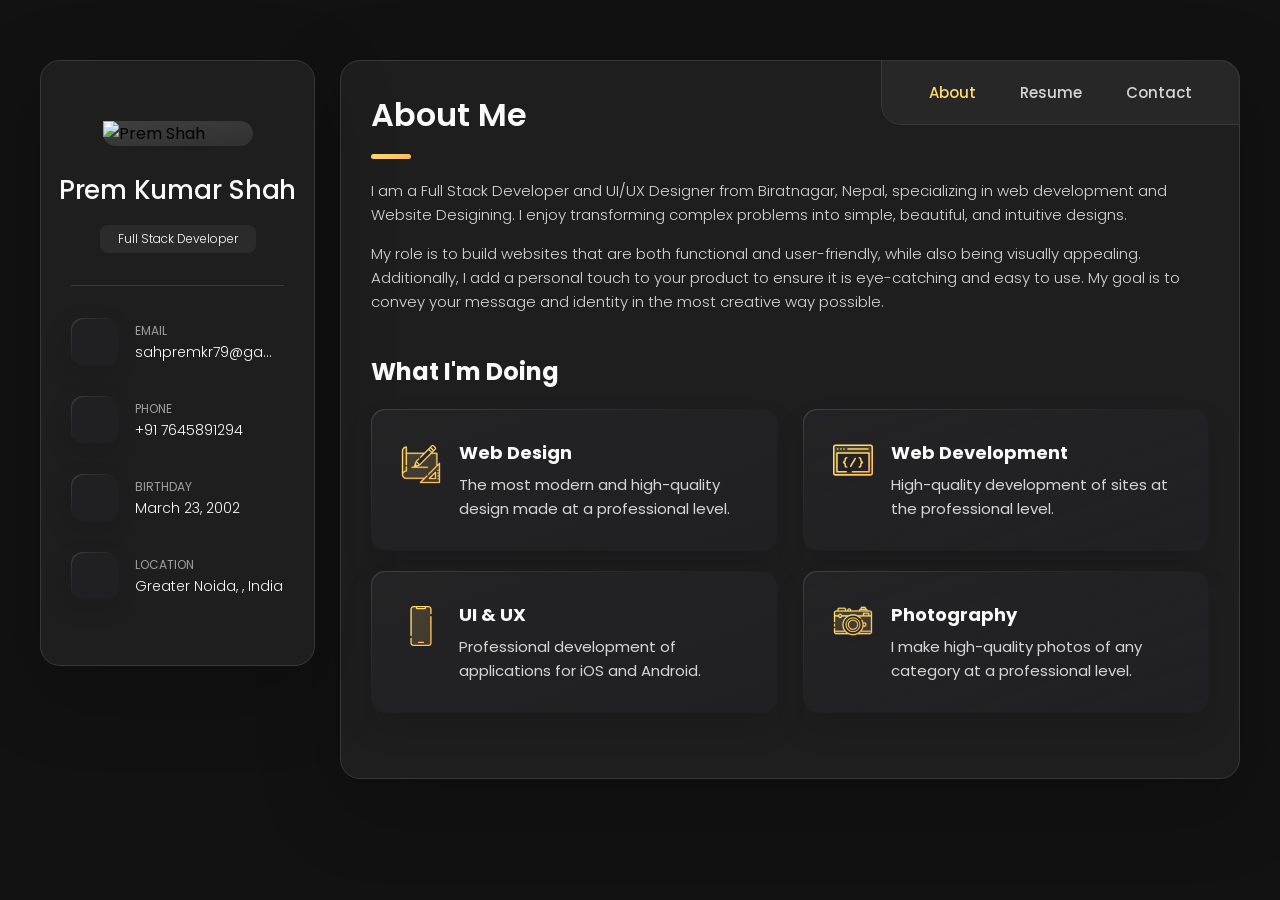
==== Index.html @ c71e2d13 "Your commit message here" ====
<!DOCTYPE html>
<html lang="en">
  <head>
    <meta charset="UTF-8" />
    <meta http-equiv="X-UA-Compatible" content="IE=edge" />
    <meta name="viewport" content="width=device-width, initial-scale=1.0" />
    <link rel="stylesheet" href="./index.css" />
    <title>Personal Portfolio</title>

    <!--
    - favicon
  -->
    <link
      rel="shortcut icon"
      href="./assets/images/logo.ico"
      type="image/x-icon"
    />

    <!--
    - custom css link
  -->

    <!--
    - google font link
  -->
    <link rel="preconnect" href="https://fonts.googleapis.com" />
    <link rel="preconnect" href="https://fonts.gstatic.com" crossorigin />
    <link
      href="https://fonts.googleapis.com/css2?family=Poppins:wght@300;400;500;600&display=swap"
      rel="stylesheet"
    />
  </head>
  <style></style>
  <body>
    <!--
    - #MAIN
  -->
    <main>
      <!--
      - #SIDEBAR
    -->
      <aside class="sidebar" data-sidebar>
        <div class="sidebar-info">
          <figure class="avatar-box">
            <img
              src="./assets/images/My Photo.jpg"
              alt="Prem Shah"
              width="80"
            />
          </figure>

          <div class="info-content">
            <h1 class="name" title="Richard hanrick">Prem Kumar Shah</h1>

            <p class="title">Full Stack Developer</p>
          </div>

          <button class="info_more-btn" data-sidebar-btn>
            <span>Show Contacts</span>

            <ion-icon name="chevron-down"></ion-icon>
          </button>
        </div>

        <div class="sidebar-info_more">
          <div class="separator"></div>

          <ul class="contacts-list">
            <li class="contact-item">
              <div class="icon-box">
                <ion-icon name="mail-outline"></ion-icon>
              </div>

              <div class="contact-info">
                <p class="contact-title">Email</p>

                <a href="mailto:sahpremkr79@gmail.com" class="contact-link"
                  >sahpremkr79@gamil.com</a
                >
              </div>
            </li>

            <li class="contact-item">
              <div class="icon-box">
                <ion-icon name="phone-portrait-outline"></ion-icon>
              </div>

              <div class="contact-info">
                <p class="contact-title">Phone</p>

                <a href="tel:+917645891294" class="contact-link"
                  >+91 7645891294</a
                >
              </div>
            </li>

            <li class="contact-item">
              <div class="icon-box">
                <ion-icon name="calendar-outline"></ion-icon>
              </div>

              <div class="contact-info">
                <p class="contact-title">Birthday</p>

                <time datetime="2002-03-23">March 23, 2002</time>
              </div>
            </li>

            <li class="contact-item">
              <div class="icon-box">
                <ion-icon name="location-outline"></ion-icon>
              </div>

              <div class="contact-info">
                <p class="contact-title">Location</p>

                <address>Greater Noida, , India</address>
              </div>
            </li>
          </ul>

          <div class="separator"></div>

          <ul class="social-list">
            <li class="social-item">
              <a
                href="https://www.facebook.com/prem.shah.9862/"
                class="social-link"
              >
                <ion-icon name="logo-facebook"></ion-icon>
              </a>
            </li>

            <li class="social-item">
              <a href="https://linkedin.com/in/ipremkumarshah/" class="social-link">
                <ion-icon name="logo-linkedin"></ion-icon>
              </a>
            </li>

            <li class="social-item">
              <a
                href="https://www.instagram.com/_premsah_78/"
                class="social-link"
              >
                <ion-icon name="logo-instagram"></ion-icon>
              </a>
            </li>
          </ul>
        </div>
      </aside>
      <!--
      - #main-content
    -->
      <div class="main-content">

        <!--
        - #NAVBAR
      -->

        <nav class="navbar">
          <ul class="navbar-list">
            <li class="navbar-item">
              <button class="navbar-link active" data-nav-link>About</button>
            </li>

            <li class="navbar-item">
              <button class="navbar-link" id="mySelect">Resume</button>
            </li>

            <li class="navbar-item">
              <button class="navbar-link" data-nav-link>Contact</button>
            </li>
          </ul>
        </nav>

        <!--
        - #ABOUT
      -->

        <article class="about active" data-page="about">
          <header>
            <h2 class="h2 article-title">About me</h2>
          </header>

          <section class="about-text">
            <p>
              I am a Full Stack Developer and UI/UX Designer from Biratnagar,
              Nepal, specializing in web development and Website Desigining. I enjoy
              transforming complex problems into simple, beautiful, and
              intuitive designs.
            </p>

            <p>
              My role is to build websites that are both functional and
              user-friendly, while also being visually appealing. Additionally,
              I add a personal touch to your product to ensure it is
              eye-catching and easy to use. My goal is to convey your message
              and identity in the most creative way possible.
            </p>
          </section>

          <!--
          - service
        -->

          <section class="service">
            <h3 class="h3 service-title">What i'm doing</h3>

            <ul class="service-list">
              <li class="service-item">
                <div class="service-icon-box">
                  <img
                    src="./assets/images/icon-design.svg
                "
                    alt="design icon"
                    width="40"
                  />
                </div>

                <div class="service-content-box">
                  <h4 class="h4 service-item-title">Web design</h4>

                  <p class="service-item-text">
                    The most modern and high-quality design made at a
                    professional level.
                  </p>
                </div>
              </li>

              <li class="service-item">
                <div class="service-icon-box">
                  <img
                    src="./assets/images/icon-dev.svg"
                    alt="Web development icon"
                    width="40"
                  />
                </div>

                <div class="service-content-box">
                  <h4 class="h4 service-item-title">Web development</h4>

                  <p class="service-item-text">
                    High-quality development of sites at the professional level.
                  </p>
                </div>
              </li>

              <li class="service-item">
                <div class="service-icon-box">
                  <img
                    src="./assets/images/icon-app.svg"
                    alt="mobile app icon"
                    width="40"
                  />
                </div>

                <div class="service-content-box">
                  <h4 class="h4 service-item-title">UI & UX </h4>

                  <p class="service-item-text">
                    Professional development of applications for iOS and
                    Android.
                  </p>
                </div>
              </li>

              <li class="service-item">
                <div class="service-icon-box">
                  <img
                    src="./assets/images/icon-photo.svg"
                    alt="camera icon"
                    width="40"
                  />
                </div>

                <div class="service-content-box">
                  <h4 class="h4 service-item-title">Photography</h4>

                  <p class="service-item-text">
                    I make high-quality photos of any category at a professional
                    level.
                  </p>
                </div>
              </li>
            </ul>
          </section>

          <div class="modal-container" data-modal-container>
            <div class="overlay" data-overlay></div>

            <section class="testimonials-modal">
              <button class="modal-close-btn" data-modal-close-btn>
                <ion-icon name="close-outline"></ion-icon>
              </button>

              <div class="modal-img-wrapper">
                <figure class="modal-avatar-box">
                  <img
                    src="./assets/images/avatar-1.png"
                    alt="Daniel lewis"
                    width="80"
                    data-modal-img
                  />
                </figure>

                <img src="./assets/images/icon-quote.svg" alt="quote icon" />
              </div>

              <div class="modal-content">
                <h4 class="h3 modal-title" data-modal-title>Daniel lewis</h4>

                <time datetime="2021-06-14">14 June, 2021</time>

                <div data-modal-text></div>
              </div>
            </section>
          </div>
        </article>

        <!--
        - #RESUME
      -->

        <article class="resume" data-page="resume">
          <header>
            <h2 class="h2 article-title">Resume</h2>
          </header>

          <section class="timeline">
            <div class="title-wrapper">
              <div class="icon-box">
                <ion-icon name="book-outline"></ion-icon>
              </div>

              <h3 class="h3">Education</h3>
            </div>

            <ol class="timeline-list">
              <li class="timeline-item">
                <h4 class="h4 timeline-item-title">
                  Noida International University 
                </h4>

                <span>2022 — 2025</span>

                <p class="timeline-text">
                  Graduates of Computer Science and Engineering from Noida International University have strong career prospects due to the comprehensive education and industry connections provided by the university.
                </p>
              </li>
              <li class="timeline-item">
                <h4 class="h4 timeline-item-title"> Quantum University  </h4>

                <span>2019 — 2022</span>

                <p class="timeline-text">
                   Completed Diploma in Computer Science a solid foundation for
                   higher education and personal development.
                </p>
              </li>

              <li class="timeline-item">
                <h4 class="h4 timeline-item-title">
                  Holyland Secondary Boarding School
                </h4>

                <span>2018 — 2019</span>

                <p class="timeline-text">
                  Studied 10th grade provides a
                  well-rounded educational experience.
                </p>
              </li>
            </ol>
          </section>

          <section class="timeline">
            <div class="title-wrapper">
              <div class="icon-box">
                <ion-icon name="book-outline"></ion-icon>
              </div>

              <h3 class="h3">Certifications</h3>
            </div>

            <ol class="timeline-list">
              <li class="timeline-item">
                <h4 class="h4 timeline-item-title">
                  WEB DEVELOPMENT Trainings From Internshala
                </h4>
                <span>2022 — Present</span>
                <p class="timeline-text">
                  Worked on developing web applications using modern frameworks
                  and technologies, gaining hands-on experience in full-stack
                  development.
                </p>
              </li>

              <li class="timeline-item">
                <h4 class="h4 timeline-item-title">
                  Research Assistant at University Lab
                </h4>
                <span>2021 — 2022</span>
                <p class="timeline-text">
                  Assisted in research projects focused on machine learning and
                  artificial intelligence, contributing to publications and
                  presenting findings at conferences.
                </p>
              </li>

              <li class="timeline-item">
                <h4 class="h4 timeline-item-title">
                  Software Developer Intern at Innovatech
                </h4>
                <span>2020 — 2021</span>
                <p class="timeline-text">
                  Developed and tested software modules for various client
                  projects, collaborating with senior developers and learning
                  industry best practices.
                </p>
              </li>
            </ol>
          </section>

          <section class="skill">
            <h3 class="h3 skills-title">My skills</h3>

            <ul class="skills-list content-card">
              <li class="skills-item">
                <div class="title-wrapper">
                  <h5 class="h5">JavaScript</h5>
                  <data value="70">70%</data>
                </div>

                <div class="skill-progress-bg">
                  <div class="skill-progress-fill" style="width: 70%"></div>
                </div>
              </li>

              <li class="skills-item">
                <div class="title-wrapper">
                  <h5 class="h5">Python</h5>
                  <data value="60">60%</data>
                </div>

                <div class="skill-progress-bg">
                  <div class="skill-progress-fill" style="width: 60%"></div>
                </div>
              </li>

              <li class="skills-item">
                <div class="title-wrapper">
                  <h5 class="h5">HTML/CSS</h5>
                  <data value="80">80%</data>
                </div>

                <div class="skill-progress-bg">
                  <div class="skill-progress-fill" style="width: 80%"></div>
                </div>
              </li>

              <li class="skills-item">
                <div class="title-wrapper">
                  <h5 class="h5">SQL</h5>
                  <data value="50">50%</data>
                </div>

                <div class="skill-progress-bg">
                  <div class="skill-progress-fill" style="width: 50%"></div>
                </div>
              </li>
            </ul>
          </section>
        </article>

        <!--
        - #CONTACT
      -->

        <article class="contact" data-page="contact">
          <header>
            <h2 class="h2 article-title">Contact</h2>
          </header>

          <section class="contact-form">
            <h3 class="h3 form-title">Contact Form</h3>

            <form action="#" class="form" data-form>
              <div class="input-wrapper">
                <input
                  type="text"
                  name="fullname"
                  class="form-input"
                  placeholder="Full name"
                  required
                  data-form-input
                />

                <input
                  type="email"
                  name="email"
                  class="form-input"
                  placeholder="Email address"
                  required
                  data-form-input
                />
              </div>

              <textarea
                name="message"
                class="form-input"
                placeholder="Your Message"
                required
                data-form-input
              ></textarea>

              <button type="button" class="form-btn" onclick="sendEmail()">
                <ion-icon name="paper-plane"></ion-icon>
                <span>Send Message</span>
              </button>
            </form>
          </section>
        </article>

         <script>
          function sendEmail() {
            const fullname = document.querySelector('input[name="fullname"]').value;
            const email = document.querySelector('input[name="email"]').value;
            const message = document.querySelector('textarea[name="message"]').value;

            const mailtoLink = `mailto:sahpremkr79@gmail.com?subject=Message from premkumarshah.com.np &body=Name: ${fullname}%0AEmail: ${email}%0AMessage: ${message}`;
            const a = document.createElement("a");
            a.href = mailtoLink;
            a.click();
          }
        </script>
      </div>
    </main>
    <!--
    - custom js link
  -->
    <script src="./index.js"></script>

    <!--
    - ionicon link
  -->
    <script
      type="module"
      src="https://unpkg.com/ionicons@5.5.2/dist/ionicons/ionicons.esm.js"
    ></script>
    <script
      nomodule
      src="https://unpkg.com/ionicons@5.5.2/dist/ionicons/ionicons.js"
    ></script>
  </body>
</html>
---- index.css ----
:root {
  --bg-gradient-onyx: linear-gradient(
    to bottom right, 
    hsl(240, 1%, 25%) 3%, 
    hsl(0, 0%, 19%) 97%
  );
  --bg-gradient-jet: linear-gradient(
    to bottom right, 
    hsla(240, 1%, 18%, 0.251) 0%, 
    hsla(240, 2%, 11%, 0) 100%
  ), hsl(240, 2%, 13%);
  --bg-gradient-yellow-1: linear-gradient(
    to bottom right, 
    hsl(45, 100%, 71%) 0%, 
    hsla(36, 100%, 69%, 0) 50%
  );
  --bg-gradient-yellow-2: linear-gradient(
    135deg, 
    hsla(45, 100%, 71%, 0.251) 0%, 
    hsla(35, 100%, 68%, 0) 59.86%
  ), hsl(240, 2%, 13%);
  --border-gradient-onyx: linear-gradient(
    to bottom right, 
    hsl(0, 0%, 25%) 0%, 
    hsla(0, 0%, 25%, 0) 50%
  );
  --text-gradient-yellow: linear-gradient(
    to right, 
    hsl(45, 100%, 72%), 
    hsl(35, 100%, 68%)
  );

  /* solid */

  --jet: hsl(0, 0%, 22%);
  --onyx: hsl(240, 1%, 17%);
  --eerie-black-1: hsl(240, 2%, 13%);
  --eerie-black-2: hsl(240, 2%, 12%);
  --smoky-black: hsl(0, 0%, 7%);
  --white-1: hsl(0, 0%, 100%);
  --white-2: hsl(0, 0%, 98%);
  --orange-yellow-crayola: hsl(45, 100%, 72%);
  --vegas-gold: hsl(45, 54%, 58%);
  --light-gray: hsl(0, 0%, 84%);
  --light-gray-70: hsla(0, 0%, 84%, 0.7);
  --bittersweet-shimmer: hsl(0, 43%, 51%);

  /**
   * typography
   */

  /* font-family */
  --ff-poppins: 'Poppins', sans-serif;

  /* font-size */
  --fs-1: 24px;
  --fs-2: 18px;
  --fs-3: 17px;
  --fs-4: 16px;
  --fs-5: 15px;
  --fs-6: 14px;
  --fs-7: 13px;
  --fs-8: 11px;

  /* font-weight */
  --fw-300: 300;
  --fw-400: 400;
  --fw-500: 500;
  --fw-600: 600;

  /**
   * shadow
   */
  
  --shadow-1: -4px 8px 24px hsla(0, 0%, 0%, 0.25);
  --shadow-2: 0 16px 30px hsla(0, 0%, 0%, 0.25);
  --shadow-3: 0 16px 40px hsla(0, 0%, 0%, 0.25);
  --shadow-4: 0 25px 50px hsla(0, 0%, 0%, 0.15);
  --shadow-5: 0 24px 80px hsla(0, 0%, 0%, 0.25);

  /**
   * transition
   */

  --transition-1: 0.25s ease;
  --transition-2: 0.5s ease-in-out;

}





/*-----------------------------------*\
  #RESET
\*-----------------------------------*/

*, *::before, *::after {
  margin: 0;
  padding: 0;
  box-sizing: border-box;
}

a { text-decoration: none; }

li { list-style: none; }

img, ion-icon, a, button, time, span { display: block; }

button {
  font: inherit;
  background: none;
  border: none;
  text-align: left;
  cursor: pointer;
}

input, textarea {
  display: block;
  width: 100%;
  background: none;
  font: inherit;
}

::selection {
  background: var(--orange-yellow-crayola);
  color: var(--smoky-black);
}

:focus { outline-color: var(--orange-yellow-crayola); }

html { font-family: var(--ff-poppins); }

body { background: var(--smoky-black); }





/*-----------------------------------*\
  #REUSED STYLE
\*-----------------------------------*/

.sidebar,
article {
  background: var(--eerie-black-2);
  border: 1px solid var(--jet);
  border-radius: 20px;
  padding: 15px;
  box-shadow: var(--shadow-1);
  z-index: 1;
}

.separator {
  width: 100%;
  height: 1px;
  background: var(--jet);
  margin: 16px 0;
}

.icon-box {
  position: relative;
  background: var(--border-gradient-onyx);
  width: 30px;
  height: 30px;
  border-radius: 8px;
  display: flex;
  justify-content: center;
  align-items: center;
  font-size: 16px;
  color: var(--orange-yellow-crayola);
  box-shadow: var(--shadow-1);
  z-index: 1;
}

.icon-box::before {
  content: "";
  position: absolute;
  inset: 1px;
  background: var(--eerie-black-1);
  border-radius: inherit;
  z-index: -1;
}

.icon-box ion-icon { --ionicon-stroke-width: 35px; }

article { display: none; }

article.active {
  display: block;
  animation: fade 0.5s ease backwards;
}

@keyframes fade {
  0% { opacity: 0; }
  100% { opacity: 1; }
}

.h2,
.h3,
.h4,
.h5 {
  color: var(--white-2);
  text-transform: capitalize;
}

.h2 { font-size: var(--fs-1); }

.h3 { font-size: var(--fs-2); }

.h4 { font-size: var(--fs-4); }

.h5 {
  font-size: var(--fs-7);
  font-weight: var(--fw-500);
}

.article-title {
  position: relative;
  padding-bottom: 7px;
}

.article-title::after {
  content: "";
  position: absolute;
  bottom: 0;
  left: 0;
  width: 30px;
  height: 3px;
  background: var(--text-gradient-yellow);
  border-radius: 3px;
}

.has-scrollbar::-webkit-scrollbar {
  width: 5px; /* for vertical scrollbar */
  height: 5px; /* for horizontal scrollbar */
}

.has-scrollbar::-webkit-scrollbar-track {
  background: var(--onyx);
  border-radius: 5px;
}

.has-scrollbar::-webkit-scrollbar-thumb {
  background: var(--orange-yellow-crayola);
  border-radius: 5px;
}

.has-scrollbar::-webkit-scrollbar-button { width: 20px; }

.content-card {
  position: relative;
  background: var(--border-gradient-onyx);
  padding: 15px;
  padding-top: 45px;
  border-radius: 14px;
  box-shadow: var(--shadow-2);
  cursor: pointer;
  z-index: 1;
}

.content-card::before {
  content: "";
  position: absolute;
  inset: 1px;
  background: var(--bg-gradient-jet);
  border-radius: inherit;
  z-index: -1;
}





/*-----------------------------------*\
  #MAIN
\*-----------------------------------*/

main {
  margin: 15px 12px;
  margin-bottom: 75px;
  min-width: 259px;
}





/*-----------------------------------*\
  #SIDEBAR
\*-----------------------------------*/

.sidebar {
  margin-bottom: 15px;
  max-height: 112px;
  overflow: hidden;
  transition: var(--transition-2);
}

.sidebar.active { max-height: 405px; }

.sidebar-info {
  position: relative;
  display: flex;
  justify-content: flex-start;
  align-items: center;
  gap: 15px;
}

.avatar-box {
  background: var(--bg-gradient-onyx);
  border-radius: 20px;
}

.info-content .name {
  color: var(--white-2);
  font-size: var(--fs-3);
  font-weight: var(--fw-500);
  letter-spacing: -0.25px;
  margin-bottom: 10px;
}

.info-content .title {
  color: var(--white-1);
  background: var(--onyx);
  font-size: var(--fs-8);
  font-weight: var(--fw-300);
  width: max-content;
  padding: 3px 12px;
  border-radius: 8px;
}

.info_more-btn {
  position: absolute;
  top: -15px;
  right: -15px;
  border-radius: 0 15px;
  font-size: 13px;
  color: var(--orange-yellow-crayola);
  background: var(--border-gradient-onyx);
  padding: 10px;
  box-shadow: var(--shadow-2);
  transition: var(--transition-1);
  z-index: 1;
}

.info_more-btn::before {
  content: "";
  position: absolute;
  inset: 1px;
  border-radius: inherit;
  background: var(--bg-gradient-jet);
  transition: var(--transition-1);
  z-index: -1;
}

.info_more-btn:hover,
.info_more-btn:focus { background: var(--bg-gradient-yellow-1); }

.info_more-btn:hover::before,
.info_more-btn:focus::before { background: var(--bg-gradient-yellow-2); }

.info_more-btn span { display: none; }

.sidebar-info_more {
  opacity: 0;
  visibility: hidden;
  transition: var(--transition-2);
}

.sidebar.active .sidebar-info_more {
  opacity: 1;
  visibility: visible;
}

.contacts-list {
  display: grid;
  grid-template-columns: 1fr;
  gap: 16px;
}

.contact-item {
  min-width: 100%;
  display: flex;
  align-items: center;
  gap: 16px;
}

.contact-info {
  max-width: calc(100% - 46px);
  width: calc(100% - 46px);
}

.contact-title {
  color: var(--light-gray-70);
  font-size: var(--fs-8);
  text-transform: uppercase;
  margin-bottom: 2px;
}

.contact-info :is(.contact-link, time, address) {
  color: var(--white-2);
  font-size: var(--fs-7);
}

.contact-info address { font-style: normal; }

.social-list {
  display: flex;
  justify-content: flex-start;
  align-items: center;
  gap: 15px;
  padding-bottom: 4px;
  padding-left: 7px;
}

.social-item .social-link {
  color: var(--light-gray-70);
  font-size: 18px;
}


.social-item .social-link:hover { color: var(--light-gray); }





/*-----------------------------------*\
  #NAVBAR
\*-----------------------------------*/

.navbar {
  position: fixed;
  bottom: 0;
  left: 0;
  width: 100%;
  background: hsla(240, 1%, 17%, 0.75);
  backdrop-filter: blur(10px);
  border: 1px solid var(--jet);
  border-radius: 12px 12px 0 0;
  box-shadow: var(--shadow-2);
  z-index: 5;
}

.navbar-list {
  display: flex;
  flex-wrap: wrap;
  justify-content: center;
  align-items: center;
  padding: 0 10px;
}

.navbar-link {
  color: var(--light-gray);
  font-size: var(--fs-8);
  padding: 20px 7px;
  transition: color var(--transition-1);
}

.navbar-link:hover,
.navbar-link:focus { color: var(--light-gray-70); }

.navbar-link.active { color: var(--orange-yellow-crayola); }





/*-----------------------------------*\
  #ABOUT
\*-----------------------------------*/

.about .article-title { margin-bottom: 15px; }

.about-text {
  color: var(--light-gray);
  font-size: var(--fs-6);
  font-weight: var(--fw-300);
  line-height: 1.6;
}

.about-text p { margin-bottom: 15px; }



/**
 * #service 
 */

.service { margin-bottom: 35px; }

.service-title { margin-bottom: 20px; }

.service-list {
  display: grid;
  grid-template-columns: 1fr;
  gap: 20px;
}

.service-item {
  position: relative;
  background: var(--border-gradient-onyx);
  padding: 20px;
  border-radius: 14px;
  box-shadow: var(--shadow-2);
  z-index: 1;
}

.service-item::before {
  content: "";
  position: absolute;
  inset: 1px;
  background: var(--bg-gradient-jet);
  border-radius: inherit;
  z-index: -1;
}

.service-icon-box { margin-bottom: 10px; }

.service-icon-box img { margin: auto; }

.service-content-box { text-align: center; }

.service-item-title { margin-bottom: 7px; }

.service-item-text {
  color: var(--light-gray);
  font-size: var(--fs-6);
  font-weight: var(--fw-3);
  line-height: 1.6;
}


/**
 * #testimonials 
 */

.testimonials { margin-bottom: 30px; }

.testimonials-title { margin-bottom: 20px; }

.testimonials-list {
  display: flex;
  justify-content: flex-start;
  align-items: flex-start;
  gap: 15px;
  margin: 0 -15px;
  padding: 25px 15px;
  padding-bottom: 35px;
  overflow-x: auto;
  scroll-behavior: smooth;
  overscroll-behavior-inline: contain;
  scroll-snap-type: inline mandatory;
}

.testimonials-item {
  min-width: 100%;
  scroll-snap-align: center;
}

.testimonials-avatar-box {
  position: absolute;
  top: 0;
  left: 0;
  transform: translate(15px, -25px);
  background: var(--bg-gradient-onyx);
  border-radius: 14px;
  box-shadow: var(--shadow-1);
}

.testimonials-item-title { margin-bottom: 7px; }

.testimonials-text {
  color: var(--light-gray);
  font-size: var(--fs-6);
  font-weight: var(--fw-300);
  line-height: 1.6;
  display: -webkit-box;
  line-clamp: 4;
  -webkit-line-clamp: 4;
  -webkit-box-orient: vertical;
  overflow: hidden;
}


/**
 * #testimonials-modal
 */

.modal-container {
  position: fixed;
  top: 0;
  left: 0;
  width: 100%;
  height: 100%;
  display: flex;
  justify-content: center;
  align-items: center;
  overflow-y: auto;
  overscroll-behavior: contain;
  z-index: 20;
  pointer-events: none;
  visibility: hidden;
}

.modal-container::-webkit-scrollbar { display: none; }

.modal-container.active {
  pointer-events: all;
  visibility: visible;
}

.overlay {
  position: fixed;
  top: 0;
  left: 0;
  width: 100%;
  height: 100vh;
  background: hsl(0, 0%, 5%);
  opacity: 0;
  visibility: hidden;
  pointer-events: none;
  z-index: 1;
  transition: var(--transition-1);
}

.overlay.active {
  opacity: 0.8;
  visibility: visible;
  pointer-events: all;
}

.testimonials-modal {
  background: var(--eerie-black-2);
  position: relative;
  padding: 15px;
  margin: 15px 12px;
  border: 1px solid var(--jet);
  border-radius: 14px;
  box-shadow: var(--shadow-5);
  transform: scale(1.2);
  opacity: 0;
  transition: var(--transition-1);
  z-index: 2;
}

.modal-container.active .testimonials-modal {
  transform: scale(1);
  opacity: 1;
}

.modal-close-btn {
  position: absolute;
  top: 15px;
  right: 15px;
  background: var(--onyx);
  border-radius: 8px;
  width: 32px;
  height: 32px;
  display: flex;
  justify-content: center;
  align-items: center;
  color: var(--white-2);
  font-size: 18px;
  opacity: 0.7;
}

.modal-close-btn:hover,
.modal-close-btn:focus { opacity: 1; }

.modal-close-btn ion-icon { --ionicon-stroke-width: 50px; }

.modal-avatar-box {
  background: var(--bg-gradient-onyx);
  width: max-content;
  border-radius: 14px;
  margin-bottom: 15px;
  box-shadow: var(--shadow-2);
}

.modal-img-wrapper > img { display: none; }

.modal-title { margin-bottom: 4px; }

.modal-content time {
  font-size: var(--fs-6);
  color: var(--light-gray-70);
  font-weight: var(--fw-300);
  margin-bottom: 10px;
}

.modal-content p {
  color: var(--light-gray);
  font-size: var(--fs-6);
  font-weight: var(--fw-300);
  line-height: 1.6;
}


/**
 * #clients 
 */

.clients { margin-bottom: 15px; }

.clients-list {
  display: flex;
  justify-content: flex-start;
  align-items: flex-start;
  gap: 15px;
  margin: 0 -15px;
  padding: 25px;
  padding-bottom: 25px;
  overflow-x: auto;
  scroll-behavior: smooth;
  overscroll-behavior-inline: contain;
  scroll-snap-type: inline mandatory;
  scroll-padding-inline: 25px;
}

.clients-item {
  min-width: 50%;
  scroll-snap-align: start;
}

.clients-item img {
  width: 100%;
  filter: grayscale(1);
  transition: var(--transition-1);
}

.clients-item img:hover { filter: grayscale(0); }





/*-----------------------------------*\
  #RESUME
\*-----------------------------------*/

.article-title { margin-bottom: 30px; }


/**
 * education and experience 
 */

.timeline { margin-bottom: 30px; }

.timeline .title-wrapper {
  display: flex;
  align-items: center;
  gap: 15px;
  margin-bottom: 25px;
}

.timeline-list {
  font-size: var(--fs-6);
  margin-left: 45px;
}

.timeline-item { position: relative; }

.timeline-item:not(:last-child) { margin-bottom: 20px; }

.timeline-item-title {
  font-size: var(--fs-6);
  line-height: 1.3;
  margin-bottom: 7px;
}

.timeline-list span {
  color: var(--vegas-gold);
  font-weight: var(--fw-400);
  line-height: 1.6;
}

.timeline-item:not(:last-child)::before {
  content: "";
  position: absolute;
  top: -25px;
  left: -30px;
  width: 1px;
  height: calc(100% + 50px);
  background: var(--jet);
}

.timeline-item::after {
  content: "";
  position: absolute;
  top: 5px;
  left: -33px;
  height: 6px;
  width: 6px;
  background: var(--text-gradient-yellow);
  border-radius: 50%;
  box-shadow: 0 0 0 4px var(--jet);
}

.timeline-text {
  color: var(--light-gray);
  font-weight: var(--fw-300);
  line-height: 1.6;
}


/**
 * skills 
 */

.skills-title { margin-bottom: 20px; }

.skills-list { padding: 20px; }


.skills-item:not(:last-child) { margin-bottom: 15px; }

.skill .title-wrapper {
  display: flex;
  align-items: center;
  gap: 5px;
  margin-bottom: 8px;
}

.skill .title-wrapper data {
  color: var(--light-gray);
  font-size: var(--fs-7);
  font-weight: var(--fw-300);
}

.skill-progress-bg {
  background: var(--jet);
  width: 100%;
  height: 8px;
  border-radius: 10px;
}

.skill-progress-fill {
  background: var(--text-gradient-yellow);
  height: 100%;
  border-radius: inherit;
}





/*-----------------------------------*\
  #PORTFOLIO
\*-----------------------------------*/

.filter-list { display: none; }

.filter-select-box {
  position: relative;
  margin-bottom: 25px;
}

.filter-select {
  background: var(--eerie-black-2);
  color: var(--light-gray);
  display: flex;
  justify-content: space-between;
  align-items: center;
  width: 100%;
  padding: 12px 16px;
  border: 1px solid var(--jet);
  border-radius: 14px;
  font-size: var(--fs-6);
  font-weight: var(--fw-300);
}

.filter-select.active .select-icon { transform: rotate(0.5turn); }

.select-list {
  background: var(--eerie-black-2);
  position: absolute;
  top: calc(100% + 6px);
  width: 100%;
  padding: 6px;
  border: 1px solid var(--jet);
  border-radius: 14px;
  z-index: 2;
  opacity: 0;
  visibility: hidden;
  pointer-events: none;
  transition: 0.15s ease-in-out;
}

.filter-select.active + .select-list {
  opacity: 1;
  visibility: visible;
  pointer-events: all;
}

.select-item button {
  background: var(--eerie-black-2);
  color: var(--light-gray);
  font-size: var(--fs-6);
  font-weight: var(--fw-300);
  text-transform: capitalize;
  width: 100%;
  padding: 8px 10px;
  border-radius: 8px;
}

.select-item button:hover { --eerie-black-2: hsl(240, 2%, 20%); }

.project-list {
  display: grid;
  grid-template-columns: 1fr;
  gap: 30px;
  margin-bottom: 10px;
}

.project-item { display: none; }

.project-item.active {
  display: block;
  animation: scaleUp 0.25s ease forwards;
}

@keyframes scaleUp {
  0% { transform: scale(0.5); }
  100% { transform: scale(1); }
}

.project-item > a { width: 100%; }

.project-img {
  position: relative;
  width: 100%;
  height: 200px;
  border-radius: 16px;
  overflow: hidden;
  margin-bottom: 15px;
}

.project-img::before {
  content: "";
  position: absolute;
  top: 0;
  left: 0;
  width: 100%;
  height: 100%;
  background: transparent;
  z-index: 1;
  transition: var(--transition-1);
}

.project-item > a:hover .project-img::before { background: hsla(0, 0%, 0%, 0.5); }

.project-item-icon-box {
  --scale: 0.8;

  background: var(--jet);
  color: var(--orange-yellow-crayola);
  position: absolute;
  top: 50%;
  left: 50%;
  transform: translate(-50%, -50%) scale(var(--scale));
  font-size: 20px;
  padding: 18px;
  border-radius: 12px;
  opacity: 0;
  z-index: 1;
  transition: var(--transition-1);
}

.project-item > a:hover .project-item-icon-box {
  --scale: 1;
  opacity: 1;
}

.project-item-icon-box ion-icon { --ionicon-stroke-width: 50px; }

.project-img img {
  width: 100%;
  height: 100%;
  object-fit: cover;
  transition: var(--transition-1);
}

.project-item > a:hover img { transform: scale(1.1); }

.project-title,
.project-category { margin-left: 10px; }

.project-title {
  color: var(--white-2);
  font-size: var(--fs-5);
  font-weight: var(--fw-400);
  text-transform: capitalize;
  line-height: 1.3;
}

.project-category {
  color: var(--light-gray-70);
  font-size: var(--fs-6);
  font-weight: var(--fw-300);
}





/*-----------------------------------*\
  #BLOG
\*-----------------------------------*/

.blog-posts { margin-bottom: 10px; }

.blog-posts-list {
  display: grid;
  grid-template-columns: 1fr;
  gap: 20px;
}

.blog-post-item > a {
  position: relative;
  background: var(--border-gradient-onyx);
  height: 100%;
  box-shadow: var(--shadow-4);
  border-radius: 16px;
  z-index: 1;
}

.blog-post-item > a::before {
  content: "";
  position: absolute;
  inset: 1px;
  border-radius: inherit;
  background: var(--eerie-black-1);
  z-index: -1;
}

.blog-banner-box {
  width: 100%;
  height: 200px;
  border-radius: 12px;
  overflow: hidden;
}

.blog-banner-box img {
  width: 100%;
  height: 100%;
  object-fit: cover;
  transition: var(--transition-1);
}

.blog-post-item > a:hover .blog-banner-box img { transform: scale(1.1); }

.blog-content { padding: 15px; }

.blog-meta {
  display: flex;
  justify-content: flex-start;
  align-items: center;
  gap: 7px;
  margin-bottom: 10px;
}

.blog-meta :is(.blog-category, time) {
  color: var(--light-gray-70);
  font-size: var(--fs-6);
  font-weight: var(--fw-300);
}

.blog-meta .dot {
  background: var(--light-gray-70);
  width: 4px;
  height: 4px;
  border-radius: 4px;
}

.blog-item-title {
  margin-bottom: 10px;
  line-height: 1.3;
  transition: var(--transition-1);
}

.blog-post-item > a:hover .blog-item-title { color: var(--orange-yellow-crayola); }

.blog-text {
  color: var(--light-gray);
  font-size: var(--fs-6);
  font-weight: var(--fw-300);
  line-height: 1.6;
}





/*-----------------------------------*\
  #CONTACT
\*-----------------------------------*/

.mapbox {
  position: relative;
  height: 250px;
  width: 100%;
  border-radius: 16px;
  margin-bottom: 30px;
  border: 1px solid var(--jet);
  overflow: hidden;
}

.mapbox figure { height: 100%; }

.mapbox iframe {
  width: 100%;
  height: 100%;
  border: none;
  filter: grayscale(1) invert(1);
}

.contact-form { margin-bottom: 10px; }

.form-title { margin-bottom: 20px; }

.input-wrapper {
  display: grid;
  grid-template-columns: 1fr;
  gap: 25px;
  margin-bottom: 25px;
}

.form-input {
  color: var(--white-2);
  font-size: var(--fs-6);
  font-weight: var(--fw-400);
  padding: 13px 20px;
  border: 1px solid var(--jet);
  border-radius: 14px;
  outline: none;
}

.form-input::placeholder { font-weight: var(--fw-500); }

.form-input:focus { border-color: var(--orange-yellow-crayola); }

textarea.form-input {
  min-height: 100px;
  height: 120px;
  max-height: 200px;
  resize: vertical;
  margin-bottom: 25px;
}

textarea.form-input::-webkit-resizer { display: none; }

.form-input:focus:invalid { border-color: var(--bittersweet-shimmer); }

.form-btn {
  position: relative;
  width: 100%;
  background: var(--border-gradient-onyx);
  color: var(--orange-yellow-crayola);
  display: flex;
  justify-content: center;
  align-items: center;
  gap: 10px;
  padding: 13px 20px;
  border-radius: 14px;
  font-size: var(--fs-6);
  text-transform: capitalize;
  box-shadow: var(--shadow-3);
  z-index: 1;
  transition: var(--transition-1);
}

.form-btn::before {
  content: "";
  position: absolute;
  inset: 1px;
  background: var(--bg-gradient-jet);
  border-radius: inherit;
  z-index: -1;
  transition: var(--transition-1);
}

.form-btn ion-icon { font-size: 16px; }

.form-btn:hover { background: var(--bg-gradient-yellow-1); }

.form-btn:hover::before { background: var(--bg-gradient-yellow-2); }

.form-btn:disabled {
  opacity: 0.7;
  cursor: not-allowed;
}

.form-btn:disabled:hover { background: var(--border-gradient-onyx); }

.form-btn:disabled:hover::before { background: var(--bg-gradient-jet); }





/*-----------------------------------*\
  #RESPONSIVE
\*-----------------------------------*/

/**
 * responsive larger than 450px screen
 */

@media (min-width: 450px) {

  /**
   * client
   */

  .clients-item { min-width: calc(33.33% - 10px); }



  /**
   * #PORTFOLIO, BLOG 
   */

  .project-img,
  .blog-banner-box { height: auto; }

}





/**
 * responsive larger than 580px screen
 */

@media (min-width: 580px) {

  /**
   * CUSTOM PROPERTY
   */

  :root {

    /**
     * typography
     */

    --fs-1: 32px;
    --fs-2: 24px;
    --fs-3: 26px;
    --fs-4: 18px;
    --fs-6: 15px;
    --fs-7: 15px;
    --fs-8: 12px;

  }



  /**
   * #REUSED STYLE
   */

  .sidebar, article {
    width: 520px;
    margin-inline: auto;
    padding: 30px;
  }

  .article-title {
    font-weight: var(--fw-600);
    padding-bottom: 15px;
  }

  .article-title::after {
    width: 40px;
    height: 5px;
  }

  .icon-box {
    width: 48px;
    height: 48px;
    border-radius: 12px;
    font-size: 18px;
  }



  /**
   * #MAIN
   */

  main {
    margin-top: 60px;
    margin-bottom: 100px;
  }



  /**
   * #SIDEBAR
   */

  .sidebar {
    max-height: 180px;
    margin-bottom: 30px;
  }

  .sidebar.active { max-height: 584px; }

  .sidebar-info { gap: 25px; }

  .avatar-box { border-radius: 30px; }

  .avatar-box img { width: 120px; }

  .info-content .name { margin-bottom: 15px; }

  .info-content .title { padding: 5px 18px; }

  .info_more-btn {
    top: -30px;
    right: -30px;
    padding: 10px 15px;
  }

  .info_more-btn span {
    display: block;
    font-size: var(--fs-8);
  }

  .info_more-btn ion-icon { display: none; }

  .separator { margin: 32px 0; }

  .contacts-list { gap: 20px; }

  .contact-info {
    max-width: calc(100% - 64px);
    width: calc(100% - 64px);
  }



  /**
   * #NAVBAR
   */

  .navbar { border-radius: 20px 20px 0 0; }

  .navbar-list { gap: 20px; }

  .navbar-link { --fs-8: 14px; }



  /**
   * #ABOUT
   */

  .about .article-title { margin-bottom: 20px; }

  .about-text { margin-bottom: 40px; }

  /* service */

  .service-item {
    display: flex;
    justify-content: flex-start;
    align-items: flex-start;
    gap: 18px;
    padding: 30px;
  }

  .service-icon-box {
    margin-bottom: 0;
    margin-top: 5px;
  }

  .service-content-box { text-align: left; }

  /* testimonials */

  .testimonials-title { margin-bottom: 25px; }

  .testimonials-list {
    gap: 30px;
    margin: 0 -30px;
    padding: 30px;
    padding-bottom: 35px;
  }

  .content-card {
    padding: 30px;
    padding-top: 25px;
  }

  .testimonials-avatar-box {
    transform: translate(30px, -30px);
    border-radius: 20px;
  }

  .testimonials-avatar-box img { width: 80px; }

  .testimonials-item-title {
    margin-bottom: 10px;
    margin-left: 95px;
  }

  .testimonials-text {
    line-clamp: 2;
    -webkit-line-clamp: 2;
  }

  /* testimonials modal */

  .modal-container { padding: 20px; }

  .testimonials-modal {
    display: flex;
    justify-content: flex-start;
    align-items: stretch;
    gap: 25px;
    padding: 30px;
    border-radius: 20px;
  }

  .modal-img-wrapper {
    display: flex;
    flex-direction: column;
    align-items: center;
  }

  .modal-avatar-box {
    border-radius: 18px;
    margin-bottom: 0;
  }

  .modal-avatar-box img { width: 65px; }

  .modal-img-wrapper > img {
    display: block;
    flex-grow: 1;
    width: 35px;
  }

  /* clients */

  .clients-list {
    gap: 50px;
    margin: 0 -30px;
    padding: 45px;
    scroll-padding-inline: 45px;
  }

  .clients-item { min-width: calc(33.33% - 35px); }



  /**
   * #RESUME
   */

  .timeline-list { margin-left: 65px; }

  .timeline-item:not(:last-child)::before { left: -40px; }

  .timeline-item::after {
    height: 8px;
    width: 8px;
    left: -43px;
  }

  .skills-item:not(:last-child) { margin-bottom: 25px; }



  /**
   * #PORTFOLIO, BLOG
   */

  .project-img, .blog-banner-box { border-radius: 16px; }

  .blog-posts-list { gap: 30px; }

  .blog-content { padding: 25px; }



  /**
   * #CONTACT
   */

  .mapbox {
    height: 380px;
    border-radius: 18px;
  }

  .input-wrapper {
    gap: 30px;
    margin-bottom: 30px;
  }

  .form-input { padding: 15px 20px; }

  textarea.form-input { margin-bottom: 30px; }

  .form-btn {
    --fs-6: 16px;
    padding: 16px 20px;
  }

  .form-btn ion-icon { font-size: 18px; }

}





/**
 * responsive larger than 768px screen
 */

@media (min-width: 768px) {

  /**
   * REUSED STYLE
   */

  .sidebar, article { width: 700px; }

  .has-scrollbar::-webkit-scrollbar-button { width: 100px; }



  /**
   * SIDEBAR
   */

  .contacts-list {
    grid-template-columns: 1fr 1fr;
    gap: 30px 15px;
  }



  /**
   * NAVBAR
   */

  .navbar-link { --fs-8: 15px; }



  /**
   * ABOUT
   */

  /* testimonials modal */

  .testimonials-modal {
    gap: 35px;
    max-width: 680px;
  }

  .modal-avatar-box img { width: 80px; }



  /**
   * PORTFOLIO
   */

  .article-title { padding-bottom: 20px; }

  .filter-select-box { display: none; }

  .filter-list {
    display: flex;
    justify-content: flex-start;
    align-items: center;
    gap: 25px;
    padding-left: 5px;
    margin-bottom: 30px;
  }

  .filter-item button {
    color: var(--light-gray);
    font-size: var(--fs-5);
    transition: var(--transition-1);
  }

  .filter-item button:hover { color: var(--light-gray-70); }

  .filter-item button.active { color: var(--orange-yellow-crayola); }

  /* portfolio and blog grid */

  .project-list, .blog-posts-list { grid-template-columns: 1fr 1fr; }



  /**
   * CONTACT
   */

  .input-wrapper { grid-template-columns: 1fr 1fr; }

  .form-btn {
    width: max-content;
    margin-left: auto;
  }
  
}





/**
 * responsive larger than 1024px screen
 */

@media (min-width: 1024px) {

  /**
   * CUSTOM PROPERTY
   */

  :root {

    /**
    * shadow
    */

    --shadow-1: -4px 8px 24px hsla(0, 0%, 0%, 0.125);
    --shadow-2: 0 16px 30px hsla(0, 0%, 0%, 0.125);
    --shadow-3: 0 16px 40px hsla(0, 0%, 0%, 0.125);

  }



  /**
   * REUSED STYLE
   */

  .sidebar, article {
    width: 950px;
    box-shadow: var(--shadow-5);
  }



  /**
   * MAIN 
   */

  main { margin-bottom: 60px; }

  .main-content {
    position: relative;
    width: max-content;
    margin: auto;
  }



  /**
   * NAVBAR
   */

  .navbar {
    position: absolute;
    bottom: auto;
    top: 0;
    left: auto;
    right: 0;
    width: max-content;
    border-radius: 0 20px;
    padding: 0 20px;
    box-shadow: none;
  }

  .navbar-list {
    gap: 30px;
    padding: 0 20px;
  }

  .navbar-link { font-weight: var(--fw-500); }



  /**
   * ABOUT
   */

  /* service */

  .service-list {
    grid-template-columns: 1fr 1fr;
    gap: 20px 25px;
  }

  /* testimonials */

  .testimonials-item { min-width: calc(50% - 15px); }

  /* clients */

  .clients-item { min-width: calc(25% - 38px); }



  /**
   * PORTFOLIO
   */

  .project-list { grid-template-columns: repeat(3, 1fr); }



  /**
   * BLOG
   */

  .blog-banner-box { height: 230px; }

}





/**
 * responsive larger than 1250px screen
 */

@media (min-width: 1250px) {

  /**
   * RESET
   */

  body::-webkit-scrollbar { width: 20px; }

  body::-webkit-scrollbar-track { background: var(--smoky-black); }

  body::-webkit-scrollbar-thumb {
    border: 5px solid var(--smoky-black);
    background: hsla(0, 0%, 100%, 0.1);
    border-radius: 20px;
    box-shadow: inset 1px 1px 0 hsla(0, 0%, 100%, 0.11),
                inset -1px -1px 0 hsla(0, 0%, 100%, 0.11);
  }

  body::-webkit-scrollbar-thumb:hover { background: hsla(0, 0%, 100%, 0.15); }

  body::-webkit-scrollbar-button { height: 60px; }



  /**
   * REUSED STYLE
   */

  .sidebar, article { width: auto; }

  article { min-height: 100%; }



  /**
   * MAIN
   */

  main {
    max-width: 1200px;
    margin-inline: auto;
    display: flex;
    justify-content: center;
    align-items: stretch;
    gap: 25px;
  }

  .main-content {
    min-width: 75%;
    width: 75%;
    margin: 0;
  }



  /**
   * SIDEBAR
   */

  .sidebar {
    position: sticky;
    top: 60px;
    max-height: max-content;
    height: 100%;
    margin-bottom: 0;
    padding-top: 60px;
    z-index: 1;
  }

  .sidebar-info { flex-direction: column; }

  .avatar-box img { width: 150px; }

  .info-content .name {
    white-space: nowrap;
    text-align: center;
  }

  .info-content .title { margin: auto; }

  .info_more-btn { display: none; }

  .sidebar-info_more {
    opacity: 1;
    visibility: visible;
  }

  .contacts-list { grid-template-columns: 1fr; }

  .contact-info :is(.contact-link) {
    white-space: nowrap;
    overflow: hidden;
    text-overflow: ellipsis;
  }

  .contact-info :is(.contact-link, time, address) {
    --fs-7: 14px;
    font-weight: var(--fw-300);
  }

  .separator:last-of-type {
    margin: 15px 0;
    opacity: 0;
  }

  .social-list { justify-content: center; }



  /**
   * RESUME
   */

  .timeline-text { max-width: 700px; }

}
:root {
  --bg-gradient-onyx: linear-gradient(
    to bottom right, 
    hsl(240, 1%, 25%) 3%, 
    hsl(0, 0%, 19%) 97%
  );
  --bg-gradient-jet: linear-gradient(
    to bottom right, 
    hsla(240, 1%, 18%, 0.251) 0%, 
    hsla(240, 2%, 11%, 0) 100%
  ), hsl(240, 2%, 13%);
  --bg-gradient-yellow-1: linear-gradient(
    to bottom right, 
    hsl(45, 100%, 71%) 0%, 
    hsla(36, 100%, 69%, 0) 50%
  );
  --bg-gradient-yellow-2: linear-gradient(
    135deg, 
    hsla(45, 100%, 71%, 0.251) 0%, 
    hsla(35, 100%, 68%, 0) 59.86%
  ), hsl(240, 2%, 13%);
  --border-gradient-onyx: linear-gradient(
    to bottom right, 
    hsl(0, 0%, 25%) 0%, 
    hsla(0, 0%, 25%, 0) 50%
  );
  --text-gradient-yellow: linear-gradient(
    to right, 
    hsl(45, 100%, 72%), 
    hsl(35, 100%, 68%)
  );

  /* solid */

  --jet: hsl(0, 0%, 22%);
  --onyx: hsl(240, 1%, 17%);
  --eerie-black-1: hsl(240, 2%, 13%);
  --eerie-black-2: hsl(240, 2%, 12%);
  --smoky-black: hsl(0, 0%, 7%);
  --white-1: hsl(0, 0%, 100%);
  --white-2: hsl(0, 0%, 98%);
  --orange-yellow-crayola: hsl(45, 100%, 72%);
  --vegas-gold: hsl(45, 54%, 58%);
  --light-gray: hsl(0, 0%, 84%);
  --light-gray-70: hsla(0, 0%, 84%, 0.7);
  --bittersweet-shimmer: hsl(0, 43%, 51%);

  /**
   * typography
   */

  /* font-family */
  --ff-poppins: 'Poppins', sans-serif;

  /* font-size */
  --fs-1: 24px;
  --fs-2: 18px;
  --fs-3: 17px;
  --fs-4: 16px;
  --fs-5: 15px;
  --fs-6: 14px;
  --fs-7: 13px;
  --fs-8: 11px;

  /* font-weight */
  --fw-300: 300;
  --fw-400: 400;
  --fw-500: 500;
  --fw-600: 600;

  /**
   * shadow
   */
  
  --shadow-1: -4px 8px 24px hsla(0, 0%, 0%, 0.25);
  --shadow-2: 0 16px 30px hsla(0, 0%, 0%, 0.25);
  --shadow-3: 0 16px 40px hsla(0, 0%, 0%, 0.25);
  --shadow-4: 0 25px 50px hsla(0, 0%, 0%, 0.15);
  --shadow-5: 0 24px 80px hsla(0, 0%, 0%, 0.25);

  /**
   * transition
   */

  --transition-1: 0.25s ease;
  --transition-2: 0.5s ease-in-out;

}





/*-----------------------------------*\
  #RESET
\*-----------------------------------*/

*, *::before, *::after {
  margin: 0;
  padding: 0;
  box-sizing: border-box;
}

a { text-decoration: none; }

li { list-style: none; }

img, ion-icon, a, button, time, span { display: block; }

button {
  font: inherit;
  background: none;
  border: none;
  text-align: left;
  cursor: pointer;
}

input, textarea {
  display: block;
  width: 100%;
  background: none;
  font: inherit;
}

::selection {
  background: var(--orange-yellow-crayola);
  color: var(--smoky-black);
}

:focus { outline-color: var(--orange-yellow-crayola); }

html { font-family: var(--ff-poppins); }

body { background: var(--smoky-black); }





/*-----------------------------------*\
  #REUSED STYLE
\*-----------------------------------*/

.sidebar,
article {
  background: var(--eerie-black-2);
  border: 1px solid var(--jet);
  border-radius: 20px;
  padding: 15px;
  box-shadow: var(--shadow-1);
  z-index: 1;
}

.separator {
  width: 100%;
  height: 1px;
  background: var(--jet);
  margin: 16px 0;
}

.icon-box {
  position: relative;
  background: var(--border-gradient-onyx);
  width: 30px;
  height: 30px;
  border-radius: 8px;
  display: flex;
  justify-content: center;
  align-items: center;
  font-size: 16px;
  color: var(--orange-yellow-crayola);
  box-shadow: var(--shadow-1);
  z-index: 1;
}

.icon-box::before {
  content: "";
  position: absolute;
  inset: 1px;
  background: var(--eerie-black-1);
  border-radius: inherit;
  z-index: -1;
}

.icon-box ion-icon { --ionicon-stroke-width: 35px; }

article { display: none; }

article.active {
  display: block;
  animation: fade 0.5s ease backwards;
}

@keyframes fade {
  0% { opacity: 0; }
  100% { opacity: 1; }
}

.h2,
.h3,
.h4,
.h5 {
  color: var(--white-2);
  text-transform: capitalize;
}

.h2 { font-size: var(--fs-1); }

.h3 { font-size: var(--fs-2); }

.h4 { font-size: var(--fs-4); }

.h5 {
  font-size: var(--fs-7);
  font-weight: var(--fw-500);
}

.article-title {
  position: relative;
  padding-bottom: 7px;
}

.article-title::after {
  content: "";
  position: absolute;
  bottom: 0;
  left: 0;
  width: 30px;
  height: 3px;
  background: var(--text-gradient-yellow);
  border-radius: 3px;
}

.has-scrollbar::-webkit-scrollbar {
  width: 5px; /* for vertical scrollbar */
  height: 5px; /* for horizontal scrollbar */
}

.has-scrollbar::-webkit-scrollbar-track {
  background: var(--onyx);
  border-radius: 5px;
}

.has-scrollbar::-webkit-scrollbar-thumb {
  background: var(--orange-yellow-crayola);
  border-radius: 5px;
}

.has-scrollbar::-webkit-scrollbar-button { width: 20px; }

.content-card {
  position: relative;
  background: var(--border-gradient-onyx);
  padding: 15px;
  padding-top: 45px;
  border-radius: 14px;
  box-shadow: var(--shadow-2);
  cursor: pointer;
  z-index: 1;
}

.content-card::before {
  content: "";
  position: absolute;
  inset: 1px;
  background: var(--bg-gradient-jet);
  border-radius: inherit;
  z-index: -1;
}





/*-----------------------------------*\
  #MAIN
\*-----------------------------------*/

main {
  margin: 15px 12px;
  margin-bottom: 75px;
  min-width: 259px;
}





/*-----------------------------------*\
  #SIDEBAR
\*-----------------------------------*/

.sidebar {
  margin-bottom: 15px;
  max-height: 112px;
  overflow: hidden;
  transition: var(--transition-2);
}

.sidebar.active { max-height: 405px; }

.sidebar-info {
  position: relative;
  display: flex;
  justify-content: flex-start;
  align-items: center;
  gap: 15px;
}

.avatar-box {
  background: var(--bg-gradient-onyx);
  border-radius: 20px;
}

.info-content .name {
  color: var(--white-2);
  font-size: var(--fs-3);
  font-weight: var(--fw-500);
  letter-spacing: -0.25px;
  margin-bottom: 10px;
}

.info-content .title {
  color: var(--white-1);
  background: var(--onyx);
  font-size: var(--fs-8);
  font-weight: var(--fw-300);
  width: max-content;
  padding: 3px 12px;
  border-radius: 8px;
}

.info_more-btn {
  position: absolute;
  top: -15px;
  right: -15px;
  border-radius: 0 15px;
  font-size: 13px;
  color: var(--orange-yellow-crayola);
  background: var(--border-gradient-onyx);
  padding: 10px;
  box-shadow: var(--shadow-2);
  transition: var(--transition-1);
  z-index: 1;
}

.info_more-btn::before {
  content: "";
  position: absolute;
  inset: 1px;
  border-radius: inherit;
  background: var(--bg-gradient-jet);
  transition: var(--transition-1);
  z-index: -1;
}

.info_more-btn:hover,
.info_more-btn:focus { background: var(--bg-gradient-yellow-1); }

.info_more-btn:hover::before,
.info_more-btn:focus::before { background: var(--bg-gradient-yellow-2); }

.info_more-btn span { display: none; }

.sidebar-info_more {
  opacity: 0;
  visibility: hidden;
  transition: var(--transition-2);
}

.sidebar.active .sidebar-info_more {
  opacity: 1;
  visibility: visible;
}

.contacts-list {
  display: grid;
  grid-template-columns: 1fr;
  gap: 16px;
}

.contact-item {
  min-width: 100%;
  display: flex;
  align-items: center;
  gap: 16px;
}

.contact-info {
  max-width: calc(100% - 46px);
  width: calc(100% - 46px);
}

.contact-title {
  color: var(--light-gray-70);
  font-size: var(--fs-8);
  text-transform: uppercase;
  margin-bottom: 2px;
}

.contact-info :is(.contact-link, time, address) {
  color: var(--white-2);
  font-size: var(--fs-7);
}

.contact-info address { font-style: normal; }

.social-list {
  display: flex;
  justify-content: flex-start;
  align-items: center;
  gap: 15px;
  padding-bottom: 4px;
  padding-left: 7px;
}

.social-item .social-link {
  color: var(--light-gray-70);
  font-size: 18px;
}


.social-item .social-link:hover { color: var(--light-gray); }





/*-----------------------------------*\
  #NAVBAR
\*-----------------------------------*/

.navbar {
  position: fixed;
  bottom: 0;
  left: 0;
  width: 100%;
  background: hsla(240, 1%, 17%, 0.75);
  backdrop-filter: blur(10px);
  border: 1px solid var(--jet);
  border-radius: 12px 12px 0 0;
  box-shadow: var(--shadow-2);
  z-index: 5;
}

.navbar-list {
  display: flex;
  flex-wrap: wrap;
  justify-content: center;
  align-items: center;
  padding: 0 10px;
}

.navbar-link {
  color: var(--light-gray);
  font-size: var(--fs-8);
  padding: 20px 7px;
  transition: color var(--transition-1);
}

.navbar-link:hover,
.navbar-link:focus { color: var(--light-gray-70); }

.navbar-link.active { color: var(--orange-yellow-crayola); }





/*-----------------------------------*\
  #ABOUT
\*-----------------------------------*/

.about .article-title { margin-bottom: 15px; }

.about-text {
  color: var(--light-gray);
  font-size: var(--fs-6);
  font-weight: var(--fw-300);
  line-height: 1.6;
}

.about-text p { margin-bottom: 15px; }



/**
 * #service 
 */

.service { margin-bottom: 35px; }

.service-title { margin-bottom: 20px; }

.service-list {
  display: grid;
  grid-template-columns: 1fr;
  gap: 20px;
}

.service-item {
  position: relative;
  background: var(--border-gradient-onyx);
  padding: 20px;
  border-radius: 14px;
  box-shadow: var(--shadow-2);
  z-index: 1;
}

.service-item::before {
  content: "";
  position: absolute;
  inset: 1px;
  background: var(--bg-gradient-jet);
  border-radius: inherit;
  z-index: -1;
}

.service-icon-box { margin-bottom: 10px; }

.service-icon-box img { margin: auto; }

.service-content-box { text-align: center; }

.service-item-title { margin-bottom: 7px; }

.service-item-text {
  color: var(--light-gray);
  font-size: var(--fs-6);
  font-weight: var(--fw-3);
  line-height: 1.6;
}


/**
 * #testimonials 
 */

.testimonials { margin-bottom: 30px; }

.testimonials-title { margin-bottom: 20px; }

.testimonials-list {
  display: flex;
  justify-content: flex-start;
  align-items: flex-start;
  gap: 15px;
  margin: 0 -15px;
  padding: 25px 15px;
  padding-bottom: 35px;
  overflow-x: auto;
  scroll-behavior: smooth;
  overscroll-behavior-inline: contain;
  scroll-snap-type: inline mandatory;
}

.testimonials-item {
  min-width: 100%;
  scroll-snap-align: center;
}

.testimonials-avatar-box {
  position: absolute;
  top: 0;
  left: 0;
  transform: translate(15px, -25px);
  background: var(--bg-gradient-onyx);
  border-radius: 14px;
  box-shadow: var(--shadow-1);
}

.testimonials-item-title { margin-bottom: 7px; }

.testimonials-text {
  color: var(--light-gray);
  font-size: var(--fs-6);
  font-weight: var(--fw-300);
  line-height: 1.6;
  display: -webkit-box;
  line-clamp: 4;
  -webkit-line-clamp: 4;
  -webkit-box-orient: vertical;
  overflow: hidden;
}


/**
 * #testimonials-modal
 */

.modal-container {
  position: fixed;
  top: 0;
  left: 0;
  width: 100%;
  height: 100%;
  display: flex;
  justify-content: center;
  align-items: center;
  overflow-y: auto;
  overscroll-behavior: contain;
  z-index: 20;
  pointer-events: none;
  visibility: hidden;
}

.modal-container::-webkit-scrollbar { display: none; }

.modal-container.active {
  pointer-events: all;
  visibility: visible;
}

.overlay {
  position: fixed;
  top: 0;
  left: 0;
  width: 100%;
  height: 100vh;
  background: hsl(0, 0%, 5%);
  opacity: 0;
  visibility: hidden;
  pointer-events: none;
  z-index: 1;
  transition: var(--transition-1);
}

.overlay.active {
  opacity: 0.8;
  visibility: visible;
  pointer-events: all;
}

.testimonials-modal {
  background: var(--eerie-black-2);
  position: relative;
  padding: 15px;
  margin: 15px 12px;
  border: 1px solid var(--jet);
  border-radius: 14px;
  box-shadow: var(--shadow-5);
  transform: scale(1.2);
  opacity: 0;
  transition: var(--transition-1);
  z-index: 2;
}

.modal-container.active .testimonials-modal {
  transform: scale(1);
  opacity: 1;
}

.modal-close-btn {
  position: absolute;
  top: 15px;
  right: 15px;
  background: var(--onyx);
  border-radius: 8px;
  width: 32px;
  height: 32px;
  display: flex;
  justify-content: center;
  align-items: center;
  color: var(--white-2);
  font-size: 18px;
  opacity: 0.7;
}

.modal-close-btn:hover,
.modal-close-btn:focus { opacity: 1; }

.modal-close-btn ion-icon { --ionicon-stroke-width: 50px; }

.modal-avatar-box {
  background: var(--bg-gradient-onyx);
  width: max-content;
  border-radius: 14px;
  margin-bottom: 15px;
  box-shadow: var(--shadow-2);
}

.modal-img-wrapper > img { display: none; }

.modal-title { margin-bottom: 4px; }

.modal-content time {
  font-size: var(--fs-6);
  color: var(--light-gray-70);
  font-weight: var(--fw-300);
  margin-bottom: 10px;
}

.modal-content p {
  color: var(--light-gray);
  font-size: var(--fs-6);
  font-weight: var(--fw-300);
  line-height: 1.6;
}


/**
 * #clients 
 */

.clients { margin-bottom: 15px; }

.clients-list {
  display: flex;
  justify-content: flex-start;
  align-items: flex-start;
  gap: 15px;
  margin: 0 -15px;
  padding: 25px;
  padding-bottom: 25px;
  overflow-x: auto;
  scroll-behavior: smooth;
  overscroll-behavior-inline: contain;
  scroll-snap-type: inline mandatory;
  scroll-padding-inline: 25px;
}

.clients-item {
  min-width: 50%;
  scroll-snap-align: start;
}

.clients-item img {
  width: 100%;
  filter: grayscale(1);
  transition: var(--transition-1);
}

.clients-item img:hover { filter: grayscale(0); }





/*-----------------------------------*\
  #RESUME
\*-----------------------------------*/

.article-title { margin-bottom: 30px; }


/**
 * education and experience 
 */

.timeline { margin-bottom: 30px; }

.timeline .title-wrapper {
  display: flex;
  align-items: center;
  gap: 15px;
  margin-bottom: 25px;
}

.timeline-list {
  font-size: var(--fs-6);
  margin-left: 45px;
}

.timeline-item { position: relative; }

.timeline-item:not(:last-child) { margin-bottom: 20px; }

.timeline-item-title {
  font-size: var(--fs-6);
  line-height: 1.3;
  margin-bottom: 7px;
}

.timeline-list span {
  color: var(--vegas-gold);
  font-weight: var(--fw-400);
  line-height: 1.6;
}

.timeline-item:not(:last-child)::before {
  content: "";
  position: absolute;
  top: -25px;
  left: -30px;
  width: 1px;
  height: calc(100% + 50px);
  background: var(--jet);
}

.timeline-item::after {
  content: "";
  position: absolute;
  top: 5px;
  left: -33px;
  height: 6px;
  width: 6px;
  background: var(--text-gradient-yellow);
  border-radius: 50%;
  box-shadow: 0 0 0 4px var(--jet);
}

.timeline-text {
  color: var(--light-gray);
  font-weight: var(--fw-300);
  line-height: 1.6;
}


/**
 * skills 
 */

.skills-title { margin-bottom: 20px; }

.skills-list { padding: 20px; }


.skills-item:not(:last-child) { margin-bottom: 15px; }

.skill .title-wrapper {
  display: flex;
  align-items: center;
  gap: 5px;
  margin-bottom: 8px;
}

.skill .title-wrapper data {
  color: var(--light-gray);
  font-size: var(--fs-7);
  font-weight: var(--fw-300);
}

.skill-progress-bg {
  background: var(--jet);
  width: 100%;
  height: 8px;
  border-radius: 10px;
}

.skill-progress-fill {
  background: var(--text-gradient-yellow);
  height: 100%;
  border-radius: inherit;
}





/*-----------------------------------*\
  #PORTFOLIO
\*-----------------------------------*/

.filter-list { display: none; }

.filter-select-box {
  position: relative;
  margin-bottom: 25px;
}

.filter-select {
  background: var(--eerie-black-2);
  color: var(--light-gray);
  display: flex;
  justify-content: space-between;
  align-items: center;
  width: 100%;
  padding: 12px 16px;
  border: 1px solid var(--jet);
  border-radius: 14px;
  font-size: var(--fs-6);
  font-weight: var(--fw-300);
}

.filter-select.active .select-icon { transform: rotate(0.5turn); }

.select-list {
  background: var(--eerie-black-2);
  position: absolute;
  top: calc(100% + 6px);
  width: 100%;
  padding: 6px;
  border: 1px solid var(--jet);
  border-radius: 14px;
  z-index: 2;
  opacity: 0;
  visibility: hidden;
  pointer-events: none;
  transition: 0.15s ease-in-out;
}

.filter-select.active + .select-list {
  opacity: 1;
  visibility: visible;
  pointer-events: all;
}

.select-item button {
  background: var(--eerie-black-2);
  color: var(--light-gray);
  font-size: var(--fs-6);
  font-weight: var(--fw-300);
  text-transform: capitalize;
  width: 100%;
  padding: 8px 10px;
  border-radius: 8px;
}

.select-item button:hover { --eerie-black-2: hsl(240, 2%, 20%); }

.project-list {
  display: grid;
  grid-template-columns: 1fr;
  gap: 30px;
  margin-bottom: 10px;
}

.project-item { display: none; }

.project-item.active {
  display: block;
  animation: scaleUp 0.25s ease forwards;
}

@keyframes scaleUp {
  0% { transform: scale(0.5); }
  100% { transform: scale(1); }
}

.project-item > a { width: 100%; }

.project-img {
  position: relative;
  width: 100%;
  height: 200px;
  border-radius: 16px;
  overflow: hidden;
  margin-bottom: 15px;
}

.project-img::before {
  content: "";
  position: absolute;
  top: 0;
  left: 0;
  width: 100%;
  height: 100%;
  background: transparent;
  z-index: 1;
  transition: var(--transition-1);
}

.project-item > a:hover .project-img::before { background: hsla(0, 0%, 0%, 0.5); }

.project-item-icon-box {
  --scale: 0.8;

  background: var(--jet);
  color: var(--orange-yellow-crayola);
  position: absolute;
  top: 50%;
  left: 50%;
  transform: translate(-50%, -50%) scale(var(--scale));
  font-size: 20px;
  padding: 18px;
  border-radius: 12px;
  opacity: 0;
  z-index: 1;
  transition: var(--transition-1);
}

.project-item > a:hover .project-item-icon-box {
  --scale: 1;
  opacity: 1;
}

.project-item-icon-box ion-icon { --ionicon-stroke-width: 50px; }

.project-img img {
  width: 100%;
  height: 100%;
  object-fit: cover;
  transition: var(--transition-1);
}

.project-item > a:hover img { transform: scale(1.1); }

.project-title,
.project-category { margin-left: 10px; }

.project-title {
  color: var(--white-2);
  font-size: var(--fs-5);
  font-weight: var(--fw-400);
  text-transform: capitalize;
  line-height: 1.3;
}

.project-category {
  color: var(--light-gray-70);
  font-size: var(--fs-6);
  font-weight: var(--fw-300);
}





/*-----------------------------------*\
  #BLOG
\*-----------------------------------*/

.blog-posts { margin-bottom: 10px; }

.blog-posts-list {
  display: grid;
  grid-template-columns: 1fr;
  gap: 20px;
}

.blog-post-item > a {
  position: relative;
  background: var(--border-gradient-onyx);
  height: 100%;
  box-shadow: var(--shadow-4);
  border-radius: 16px;
  z-index: 1;
}

.blog-post-item > a::before {
  content: "";
  position: absolute;
  inset: 1px;
  border-radius: inherit;
  background: var(--eerie-black-1);
  z-index: -1;
}

.blog-banner-box {
  width: 100%;
  height: 200px;
  border-radius: 12px;
  overflow: hidden;
}

.blog-banner-box img {
  width: 100%;
  height: 100%;
  object-fit: cover;
  transition: var(--transition-1);
}

.blog-post-item > a:hover .blog-banner-box img { transform: scale(1.1); }

.blog-content { padding: 15px; }

.blog-meta {
  display: flex;
  justify-content: flex-start;
  align-items: center;
  gap: 7px;
  margin-bottom: 10px;
}

.blog-meta :is(.blog-category, time) {
  color: var(--light-gray-70);
  font-size: var(--fs-6);
  font-weight: var(--fw-300);
}

.blog-meta .dot {
  background: var(--light-gray-70);
  width: 4px;
  height: 4px;
  border-radius: 4px;
}

.blog-item-title {
  margin-bottom: 10px;
  line-height: 1.3;
  transition: var(--transition-1);
}

.blog-post-item > a:hover .blog-item-title { color: var(--orange-yellow-crayola); }

.blog-text {
  color: var(--light-gray);
  font-size: var(--fs-6);
  font-weight: var(--fw-300);
  line-height: 1.6;
}





/*-----------------------------------*\
  #CONTACT
\*-----------------------------------*/

.mapbox {
  position: relative;
  height: 250px;
  width: 100%;
  border-radius: 16px;
  margin-bottom: 30px;
  border: 1px solid var(--jet);
  overflow: hidden;
}

.mapbox figure { height: 100%; }

.mapbox iframe {
  width: 100%;
  height: 100%;
  border: none;
  filter: grayscale(1) invert(1);
}

.contact-form { margin-bottom: 10px; }

.form-title { margin-bottom: 20px; }

.input-wrapper {
  display: grid;
  grid-template-columns: 1fr;
  gap: 25px;
  margin-bottom: 25px;
}

.form-input {
  color: var(--white-2);
  font-size: var(--fs-6);
  font-weight: var(--fw-400);
  padding: 13px 20px;
  border: 1px solid var(--jet);
  border-radius: 14px;
  outline: none;
}

.form-input::placeholder { font-weight: var(--fw-500); }

.form-input:focus { border-color: var(--orange-yellow-crayola); }

textarea.form-input {
  min-height: 100px;
  height: 120px;
  max-height: 200px;
  resize: vertical;
  margin-bottom: 25px;
}

textarea.form-input::-webkit-resizer { display: none; }

.form-input:focus:invalid { border-color: var(--bittersweet-shimmer); }

.form-btn {
  position: relative;
  width: 100%;
  background: var(--border-gradient-onyx);
  color: var(--orange-yellow-crayola);
  display: flex;
  justify-content: center;
  align-items: center;
  gap: 10px;
  padding: 13px 20px;
  border-radius: 14px;
  font-size: var(--fs-6);
  text-transform: capitalize;
  box-shadow: var(--shadow-3);
  z-index: 1;
  transition: var(--transition-1);
}

.form-btn::before {
  content: "";
  position: absolute;
  inset: 1px;
  background: var(--bg-gradient-jet);
  border-radius: inherit;
  z-index: -1;
  transition: var(--transition-1);
}

.form-btn ion-icon { font-size: 16px; }

.form-btn:hover { background: var(--bg-gradient-yellow-1); }

.form-btn:hover::before { background: var(--bg-gradient-yellow-2); }

.form-btn:disabled {
  opacity: 0.7;
  cursor: not-allowed;
}

.form-btn:disabled:hover { background: var(--border-gradient-onyx); }

.form-btn:disabled:hover::before { background: var(--bg-gradient-jet); }





/*-----------------------------------*\
  #RESPONSIVE
\*-----------------------------------*/

/**
 * responsive larger than 450px screen
 */

@media (min-width: 450px) {

  /**
   * client
   */

  .clients-item { min-width: calc(33.33% - 10px); }



  /**
   * #PORTFOLIO, BLOG 
   */

  .project-img,
  .blog-banner-box { height: auto; }

}





/**
 * responsive larger than 580px screen
 */

@media (min-width: 580px) {

  /**
   * CUSTOM PROPERTY
   */

  :root {

    /**
     * typography
     */

    --fs-1: 32px;
    --fs-2: 24px;
    --fs-3: 26px;
    --fs-4: 18px;
    --fs-6: 15px;
    --fs-7: 15px;
    --fs-8: 12px;

  }



  /**
   * #REUSED STYLE
   */

  .sidebar, article {
    width: 520px;
    margin-inline: auto;
    padding: 30px;
  }

  .article-title {
    font-weight: var(--fw-600);
    padding-bottom: 15px;
  }

  .article-title::after {
    width: 40px;
    height: 5px;
  }

  .icon-box {
    width: 48px;
    height: 48px;
    border-radius: 12px;
    font-size: 18px;
  }



  /**
   * #MAIN
   */

  main {
    margin-top: 60px;
    margin-bottom: 100px;
  }



  /**
   * #SIDEBAR
   */

  .sidebar {
    max-height: 180px;
    margin-bottom: 30px;
  }

  .sidebar.active { max-height: 584px; }

  .sidebar-info { gap: 25px; }

  .avatar-box { border-radius: 30px; }

  .avatar-box img { width: 120px; }

  .info-content .name { margin-bottom: 15px; }

  .info-content .title { padding: 5px 18px; }

  .info_more-btn {
    top: -30px;
    right: -30px;
    padding: 10px 15px;
  }

  .info_more-btn span {
    display: block;
    font-size: var(--fs-8);
  }

  .info_more-btn ion-icon { display: none; }

  .separator { margin: 32px 0; }

  .contacts-list { gap: 20px; }

  .contact-info {
    max-width: calc(100% - 64px);
    width: calc(100% - 64px);
  }



  /**
   * #NAVBAR
   */

  .navbar { border-radius: 20px 20px 0 0; }

  .navbar-list { gap: 20px; }

  .navbar-link { --fs-8: 14px; }



  /**
   * #ABOUT
   */

  .about .article-title { margin-bottom: 20px; }

  .about-text { margin-bottom: 40px; }

  /* service */

  .service-item {
    display: flex;
    justify-content: flex-start;
    align-items: flex-start;
    gap: 18px;
    padding: 30px;
  }

  .service-icon-box {
    margin-bottom: 0;
    margin-top: 5px;
  }

  .service-content-box { text-align: left; }

  /* testimonials */

  .testimonials-title { margin-bottom: 25px; }

  .testimonials-list {
    gap: 30px;
    margin: 0 -30px;
    padding: 30px;
    padding-bottom: 35px;
  }

  .content-card {
    padding: 30px;
    padding-top: 25px;
  }

  .testimonials-avatar-box {
    transform: translate(30px, -30px);
    border-radius: 20px;
  }

  .testimonials-avatar-box img { width: 80px; }

  .testimonials-item-title {
    margin-bottom: 10px;
    margin-left: 95px;
  }

  .testimonials-text {
    line-clamp: 2;
    -webkit-line-clamp: 2;
  }

  /* testimonials modal */

  .modal-container { padding: 20px; }

  .testimonials-modal {
    display: flex;
    justify-content: flex-start;
    align-items: stretch;
    gap: 25px;
    padding: 30px;
    border-radius: 20px;
  }

  .modal-img-wrapper {
    display: flex;
    flex-direction: column;
    align-items: center;
  }

  .modal-avatar-box {
    border-radius: 18px;
    margin-bottom: 0;
  }

  .modal-avatar-box img { width: 65px; }

  .modal-img-wrapper > img {
    display: block;
    flex-grow: 1;
    width: 35px;
  }

  /* clients */

  .clients-list {
    gap: 50px;
    margin: 0 -30px;
    padding: 45px;
    scroll-padding-inline: 45px;
  }

  .clients-item { min-width: calc(33.33% - 35px); }



  /**
   * #RESUME
   */

  .timeline-list { margin-left: 65px; }

  .timeline-item:not(:last-child)::before { left: -40px; }

  .timeline-item::after {
    height: 8px;
    width: 8px;
    left: -43px;
  }

  .skills-item:not(:last-child) { margin-bottom: 25px; }



  /**
   * #PORTFOLIO, BLOG
   */

  .project-img, .blog-banner-box { border-radius: 16px; }

  .blog-posts-list { gap: 30px; }

  .blog-content { padding: 25px; }



  /**
   * #CONTACT
   */

  .mapbox {
    height: 380px;
    border-radius: 18px;
  }

  .input-wrapper {
    gap: 30px;
    margin-bottom: 30px;
  }

  .form-input { padding: 15px 20px; }

  textarea.form-input { margin-bottom: 30px; }

  .form-btn {
    --fs-6: 16px;
    padding: 16px 20px;
  }

  .form-btn ion-icon { font-size: 18px; }

}





/**
 * responsive larger than 768px screen
 */

@media (min-width: 768px) {

  /**
   * REUSED STYLE
   */

  .sidebar, article { width: 700px; }

  .has-scrollbar::-webkit-scrollbar-button { width: 100px; }



  /**
   * SIDEBAR
   */

  .contacts-list {
    grid-template-columns: 1fr 1fr;
    gap: 30px 15px;
  }



  /**
   * NAVBAR
   */

  .navbar-link { --fs-8: 15px; }



  /**
   * ABOUT
   */

  /* testimonials modal */

  .testimonials-modal {
    gap: 35px;
    max-width: 680px;
  }

  .modal-avatar-box img { width: 80px; }



  /**
   * PORTFOLIO
   */

  .article-title { padding-bottom: 20px; }

  .filter-select-box { display: none; }

  .filter-list {
    display: flex;
    justify-content: flex-start;
    align-items: center;
    gap: 25px;
    padding-left: 5px;
    margin-bottom: 30px;
  }

  .filter-item button {
    color: var(--light-gray);
    font-size: var(--fs-5);
    transition: var(--transition-1);
  }

  .filter-item button:hover { color: var(--light-gray-70); }

  .filter-item button.active { color: var(--orange-yellow-crayola); }

  /* portfolio and blog grid */

  .project-list, .blog-posts-list { grid-template-columns: 1fr 1fr; }



  /**
   * CONTACT
   */

  .input-wrapper { grid-template-columns: 1fr 1fr; }

  .form-btn {
    width: max-content;
    margin-left: auto;
  }
  
}





/**
 * responsive larger than 1024px screen
 */

@media (min-width: 1024px) {

  /**
   * CUSTOM PROPERTY
   */

  :root {

    /**
    * shadow
    */

    --shadow-1: -4px 8px 24px hsla(0, 0%, 0%, 0.125);
    --shadow-2: 0 16px 30px hsla(0, 0%, 0%, 0.125);
    --shadow-3: 0 16px 40px hsla(0, 0%, 0%, 0.125);

  }



  /**
   * REUSED STYLE
   */

  .sidebar, article {
    width: 950px;
    box-shadow: var(--shadow-5);
  }



  /**
   * MAIN 
   */

  main { margin-bottom: 60px; }

  .main-content {
    position: relative;
    width: max-content;
    margin: auto;
  }



  /**
   * NAVBAR
   */

  .navbar {
    position: absolute;
    bottom: auto;
    top: 0;
    left: auto;
    right: 0;
    width: max-content;
    border-radius: 0 20px;
    padding: 0 20px;
    box-shadow: none;
  }

  .navbar-list {
    gap: 30px;
    padding: 0 20px;
  }

  .navbar-link { font-weight: var(--fw-500); }



  /**
   * ABOUT
   */

  /* service */

  .service-list {
    grid-template-columns: 1fr 1fr;
    gap: 20px 25px;
  }

  /* testimonials */

  .testimonials-item { min-width: calc(50% - 15px); }

  /* clients */

  .clients-item { min-width: calc(25% - 38px); }



  /**
   * PORTFOLIO
   */

  .project-list { grid-template-columns: repeat(3, 1fr); }



  /**
   * BLOG
   */

  .blog-banner-box { height: 230px; }

}





/**
 * responsive larger than 1250px screen
 */

@media (min-width: 1250px) {

  /**
   * RESET
   */

  body::-webkit-scrollbar { width: 20px; }

  body::-webkit-scrollbar-track { background: var(--smoky-black); }

  body::-webkit-scrollbar-thumb {
    border: 5px solid var(--smoky-black);
    background: hsla(0, 0%, 100%, 0.1);
    border-radius: 20px;
    box-shadow: inset 1px 1px 0 hsla(0, 0%, 100%, 0.11),
                inset -1px -1px 0 hsla(0, 0%, 100%, 0.11);
  }

  body::-webkit-scrollbar-thumb:hover { background: hsla(0, 0%, 100%, 0.15); }

  body::-webkit-scrollbar-button { height: 60px; }



  /**
   * REUSED STYLE
   */

  .sidebar, article { width: auto; }

  article { min-height: 100%; }



  /**
   * MAIN
   */

  main {
    max-width: 1200px;
    margin-inline: auto;
    display: flex;
    justify-content: center;
    align-items: stretch;
    gap: 25px;
  }

  .main-content {
    min-width: 75%;
    width: 75%;
    margin: 0;
  }



  /**
   * SIDEBAR
   */

  .sidebar {
    position: sticky;
    top: 60px;
    max-height: max-content;
    height: 100%;
    margin-bottom: 0;
    padding-top: 60px;
    z-index: 1;
  }

  .sidebar-info { flex-direction: column; }

  .avatar-box img { width: 150px; }

  .info-content .name {
    white-space: nowrap;
    text-align: center;
  }

  .info-content .title { margin: auto; }

  .info_more-btn { display: none; }

  .sidebar-info_more {
    opacity: 1;
    visibility: visible;
  }

  .contacts-list { grid-template-columns: 1fr; }

  .contact-info :is(.contact-link) {
    white-space: nowrap;
    overflow: hidden;
    text-overflow: ellipsis;
  }

  .contact-info :is(.contact-link, time, address) {
    --fs-7: 14px;
    font-weight: var(--fw-300);
  }

  .separator:last-of-type {
    margin: 15px 0;
    opacity: 0;
  }

  .social-list { justify-content: center; }



  /**
   * RESUME
   */

  .timeline-text { max-width: 700px; }

}
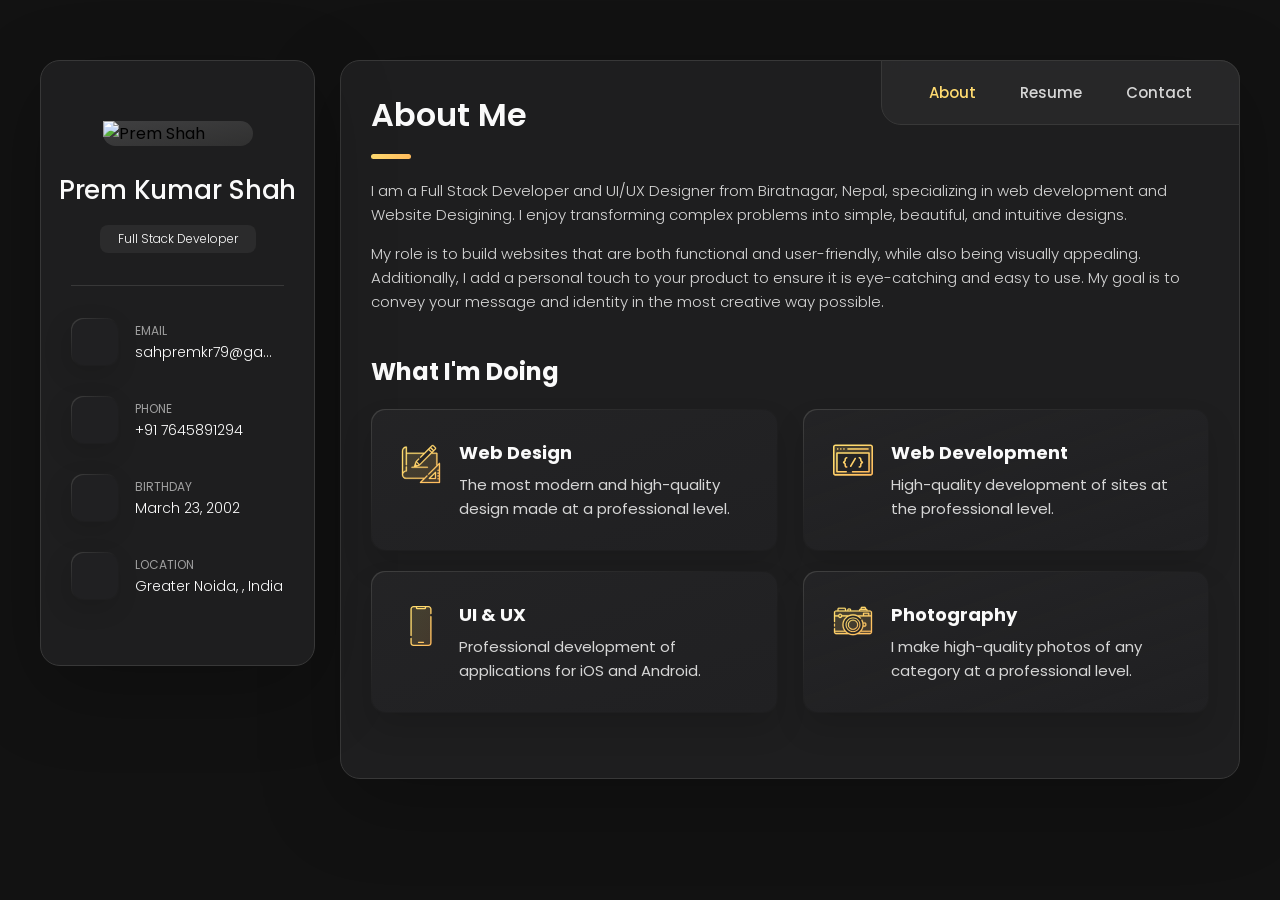
==== commit d62987c6: "Your commit message here" ====
--- a/Index.html
+++ b/Index.html
@@ -538,7 +538,192 @@
     <!--
     - custom js link
   -->
-    <script src="./index.js"></script>
+    <script>
+
+// element toggle function
+const elementToggleFunc = function (elem) {
+  elem.classList.toggle("active");
+};
+
+// sidebar variables
+const sidebar = document.querySelector("[data-sidebar]");
+const sidebarBtn = document.querySelector("[data-sidebar-btn]");
+
+// sidebar toggle functionality for mobile
+sidebarBtn.addEventListener("click", function () {
+  elementToggleFunc(sidebar);
+  console.log("hii");
+});
+
+// testimonials variables
+const testimonialsItem = document.querySelectorAll("[data-testimonials-item]");
+const modalContainer = document.querySelector("[data-modal-container]");
+const modalCloseBtn = document.querySelector("[data-modal-close-btn]");
+const overlay = document.querySelector("[data-overlay]");
+
+// modal variable
+const modalImg = document.querySelector("[data-modal-img]");
+const modalTitle = document.querySelector("[data-modal-title]");
+const modalText = document.querySelector("[data-modal-text]");
+
+// modal toggle function
+const testimonialsModalFunc = function () {
+  modalContainer.classList.toggle("active");
+  overlay.classList.toggle("active");
+};
+
+// add click event to all modal items
+for (let i = 0; i < testimonialsItem.length; i++) {
+  testimonialsItem[i].addEventListener("click", function () {
+    modalImg.src = this.querySelector("[data-testimonials-avatar]").src;
+    modalImg.alt = this.querySelector("[data-testimonials-avatar]").alt;
+    modalTitle.innerHTML = this.querySelector(
+      "[data-testimonials-title]"
+    ).innerHTML;
+    modalText.innerHTML = this.querySelector(
+      "[data-testimonials-text]"
+    ).innerHTML;
+    console.log("hello");
+
+    testimonialsModalFunc();
+  });
+}
+
+// add click event to modal close button
+modalCloseBtn.addEventListener("click", testimonialsModalFunc);
+overlay.addEventListener("click", testimonialsModalFunc);
+
+// custom select variables
+const select = document.querySelector("[data-select]");
+const selectItems = document.querySelectorAll("[data-select-item]");
+const selectValue = document.querySelector("[data-selecct-value]");
+const filterBtn = document.querySelectorAll("[data-filter-btn]");
+
+// Ensure the DOM is fully loaded before executing the script
+document.addEventListener("DOMContentLoaded", function () {
+  // Select the element (e.g., a button or a dropdown)
+  const select = document.getElementById("mySelect"); // Replace 'mySelect' with your element's ID
+
+  // Check if the element exists
+  if (select) {
+    // Add a click event listener
+    select.addEventListener("click", function () {
+      elementToggleFunc(this); // Ensure this function is defined
+      console.log("Element clicked: ", this); // More descriptive console log
+    });
+  } else {
+    console.error("Element with ID 'mySelect' not found.");
+  }
+});
+
+// Example of the elementToggleFunc function
+// function elementToggleFunc(element) {
+//     // Toggle functionality (example)
+//     element.classList.toggle('active'); // Toggle 'active' class
+// }
+
+// add event in all select items
+for (let i = 0; i < selectItems.length; i++) {
+  selectItems[i].addEventListener("click", function () {
+    let selectedValue = this.innerText.toLowerCase();
+    selectValue.innerText = this.innerText;
+    elementToggleFunc(select);
+    filterFunc(selectedValue);
+    console.log("namesta");
+  });
+}
+
+// filter variables
+const filterItems = document.querySelectorAll("[data-filter-item]");
+
+const filterFunc = function (selectedValue) {
+  for (let i = 0; i < filterItems.length; i++) {
+    if (selectedValue === "all") {
+      filterItems[i].classList.add("active");
+    } else if (selectedValue === filterItems[i].dataset.category) {
+      filterItems[i].classList.add("active");
+    } else {
+      filterItems[i].classList.remove("active");
+    }
+  }
+};
+
+// add event in all filter button items for large screen
+let lastClickedBtn = filterBtn[0];
+
+for (let i = 0; i < filterBtn.length; i++) {
+  filterBtn[i].addEventListener("click", function () {
+    let selectedValue = this.innerText.toLowerCase();
+    selectValue.innerText = this.innerText;
+    filterFunc(selectedValue);
+    console.log("teri");
+
+    lastClickedBtn.classList.remove("active");
+    this.classList.add("active");
+    lastClickedBtn = this;
+  });
+}
+
+// contact form variables
+const form = document.querySelector("[data-form]");
+const formInputs = document.querySelectorAll("[data-form-input]");
+const formBtn = document.querySelector("[data-form-btn]");
+
+// add event to all form input field
+for (let i = 0; i < formInputs.length; i++) {
+  formInputs[i].addEventListener("input", function () {
+    // check form validation
+    if (form.checkValidity()) {
+      formBtn.removeAttribute("disabled");
+    } else {
+      formBtn.setAttribute("disabled", "");
+    }
+  });
+}
+
+// page navigation variables
+const navigationLinks = document.querySelectorAll("[data-nav-link]");
+const pages = document.querySelectorAll("[data-page]");
+
+// Add the Resume button to the navigation links handling
+const resumeButton = document.getElementById("mySelect");
+
+// Function to handle page navigation
+function navigateToPage(pageName) {
+  for (let i = 0; i < pages.length; i++) {
+    if (pageName.toLowerCase() === pages[i].dataset.page) {
+      pages[i].classList.add("active");
+      // Find and activate the corresponding nav link
+      navigationLinks.forEach((link) => {
+        if (link.innerHTML.toLowerCase() === pageName.toLowerCase()) {
+          link.classList.add("active");
+        } else {
+          link.classList.remove("active");
+        }
+      });
+      window.scrollTo(0, 0);
+    } else {
+      pages[i].classList.remove("active");
+    }
+  }
+}
+
+// Add event listeners to all nav links
+navigationLinks.forEach((link) => {
+  link.addEventListener("click", function () {
+    navigateToPage(this.innerHTML);
+  });
+});
+
+// Add event listener for the Resume button
+if (resumeButton) {
+  resumeButton.addEventListener("click", function () {
+    navigateToPage("resume");
+    // Remove active class from other navigation links
+    navigationLinks.forEach((link) => link.classList.remove("active"));
+  });
+}
+</script>
 
     <!--
     - ionicon link
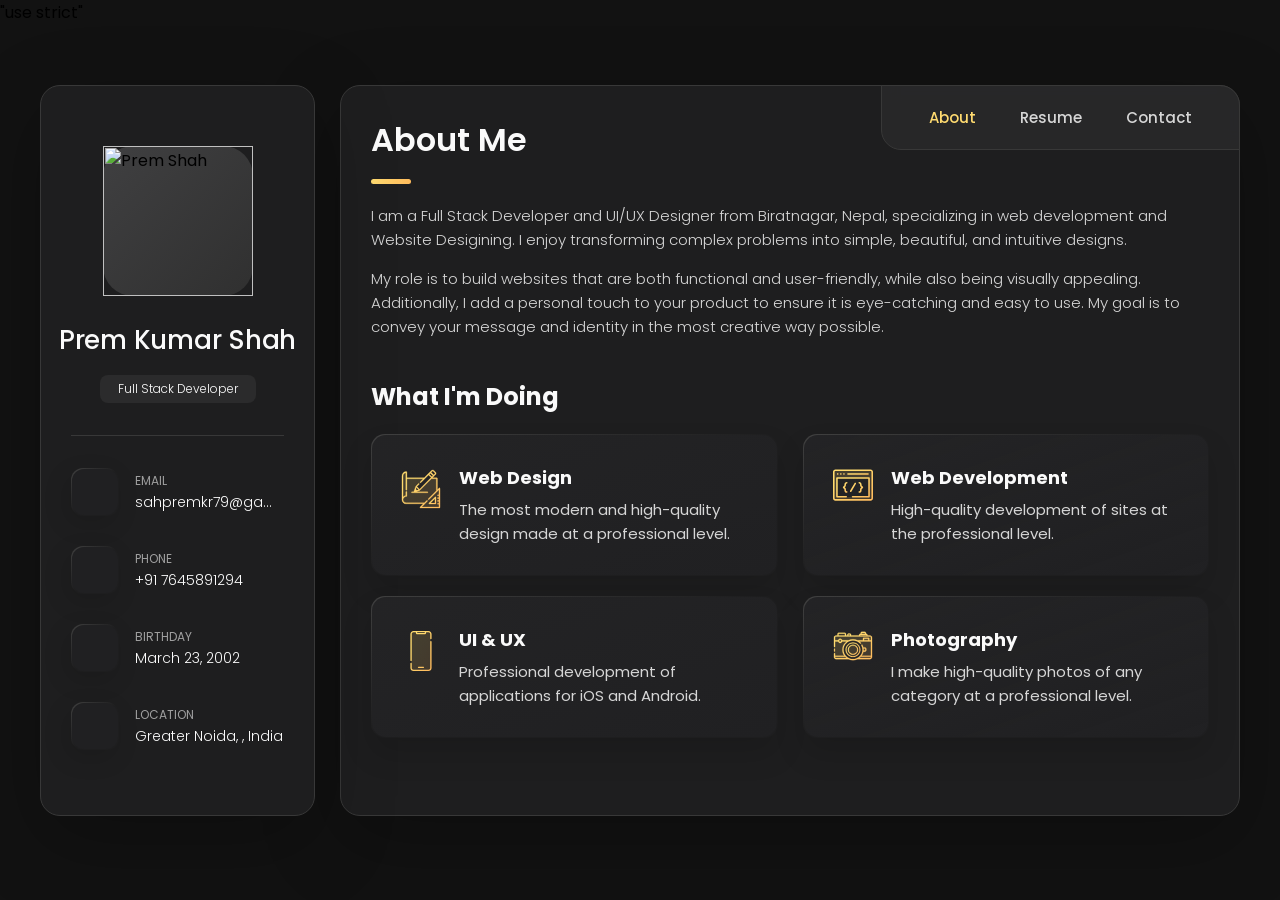
==== commit 38d513b5: "Your commit message here" ====
--- a/Index.html
+++ b/Index.html
@@ -1,3 +1,4 @@
+"use strict"
 <!DOCTYPE html>
 <html lang="en">
   <head>
